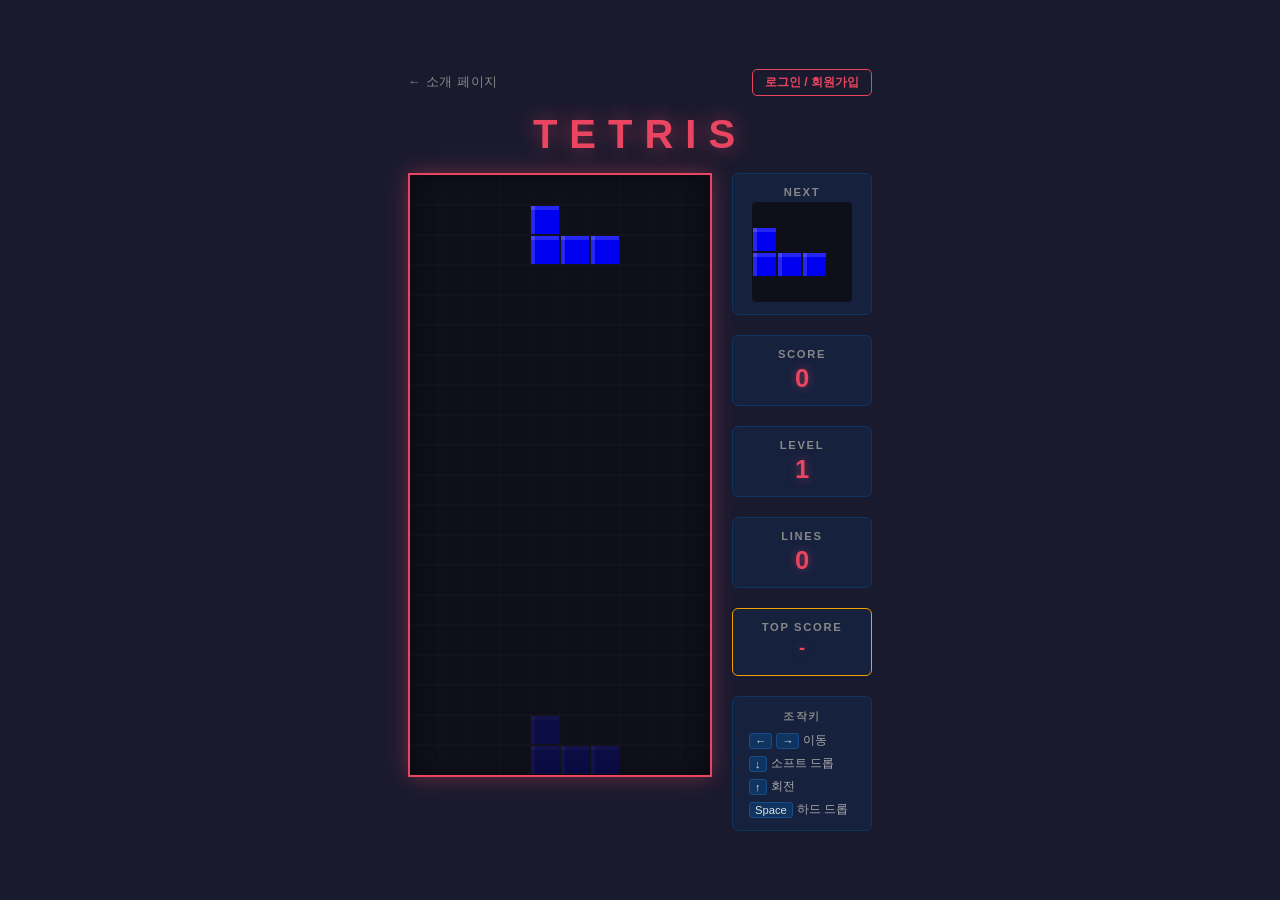
==== frontend/index.html @ 8b28d21c "refactor: move tetris code to frontend/ and support env CORS origins in backend" ====
<!DOCTYPE html>
<html lang="ko">
<head>
  <meta charset="UTF-8" />
  <meta name="viewport" content="width=device-width, initial-scale=1.0, user-scalable=no" />
  <title>Tetris</title>
  <link rel="stylesheet" href="style.css" />
</head>
<body>
  <div class="container">
    <div class="top-bar">
      <a href="landing.html" class="back-link">← 소개 페이지</a>
      <div class="user-bar">
        <span id="user-status" class="user-name"></span>
        <button id="auth-btn" class="auth-btn">로그인 / 회원가입</button>
      </div>
    </div>

    <h1 class="title">TETRIS</h1>

    <div class="game-area">
      <canvas id="board" width="300" height="600"></canvas>
      <div class="sidebar">
        <div class="stat-block">
          <span class="stat-label">NEXT</span>
          <canvas id="next" width="100" height="100"></canvas>
        </div>
        <div class="stat-block">
          <span class="stat-label">SCORE</span>
          <span class="stat-value" id="score">0</span>
        </div>
        <div class="stat-block">
          <span class="stat-label">LEVEL</span>
          <span class="stat-value" id="level">1</span>
        </div>
        <div class="stat-block">
          <span class="stat-label">LINES</span>
          <span class="stat-value" id="lines">0</span>
        </div>
        <div class="stat-block top-score-block">
          <span class="stat-label">TOP SCORE</span>
          <span class="stat-value stat-value-sm" id="top-score">-</span>
          <span class="top-score-user" id="top-score-user"></span>
        </div>
        <div class="controls">
          <p class="controls-title">조작키</p>
          <ul>
            <li><kbd>←</kbd> <kbd>→</kbd> 이동</li>
            <li><kbd>↓</kbd> 소프트 드롭</li>
            <li><kbd>↑</kbd> 회전</li>
            <li><kbd>Space</kbd> 하드 드롭</li>
          </ul>
        </div>
      </div>
    </div>
  </div>

  <div class="mobile-controls">
    <div class="btn-row">
      <button class="ctrl-btn" id="btn-left" aria-label="왼쪽 이동">◀</button>
      <button class="ctrl-btn" id="btn-rotate" aria-label="회전">↻</button>
      <button class="ctrl-btn" id="btn-right" aria-label="오른쪽 이동">▶</button>
    </div>
    <div class="btn-row">
      <button class="ctrl-btn" id="btn-down" aria-label="소프트 드롭">▼</button>
      <button class="ctrl-btn" id="btn-hard" aria-label="하드 드롭">⬇</button>
    </div>
  </div>

  <div id="overlay" class="overlay hidden">
    <div class="overlay-box">
      <p id="overlay-title">GAME OVER</p>
      <p id="overlay-score"></p>
      <p id="overlay-saved" class="overlay-saved"></p>
      <button id="restart-btn">다시 시작</button>
    </div>
  </div>

  <!-- 로그인 / 회원가입 모달 -->
  <div id="auth-modal" class="modal hidden">
    <div class="modal-box">
      <button id="modal-close" class="modal-close">×</button>
      <div class="modal-tabs">
        <button class="tab-btn active" data-tab="login">로그인</button>
        <button class="tab-btn" data-tab="register">회원가입</button>
      </div>

      <div id="tab-login" class="tab-content">
        <div class="form-group">
          <label>이메일</label>
          <input type="email" id="login-email" placeholder="email@example.com" autocomplete="email" />
        </div>
        <div class="form-group">
          <label>비밀번호</label>
          <input type="password" id="login-password" placeholder="••••••••" autocomplete="current-password" />
        </div>
        <button id="login-submit" class="submit-btn">로그인</button>
        <p id="login-error" class="form-error"></p>
      </div>

      <div id="tab-register" class="tab-content hidden">
        <div class="form-group">
          <label>닉네임</label>
          <input type="text" id="reg-username" placeholder="테트리스고수" autocomplete="username" />
        </div>
        <div class="form-group">
          <label>이메일</label>
          <input type="email" id="reg-email" placeholder="email@example.com" autocomplete="email" />
        </div>
        <div class="form-group">
          <label>비밀번호</label>
          <input type="password" id="reg-password" placeholder="••••••••" autocomplete="new-password" />
        </div>
        <button id="reg-submit" class="submit-btn">회원가입</button>
        <p id="reg-error" class="form-error"></p>
      </div>
    </div>
  </div>

  <script src="config.js"></script>
  <script src="game.js"></script>
</body>
</html>
---- frontend/style.css ----
* {
  margin: 0;
  padding: 0;
  box-sizing: border-box;
}

body {
  background: #1a1a2e;
  color: #e0e0e0;
  font-family: 'Segoe UI', Tahoma, Geneva, Verdana, sans-serif;
  min-height: 100vh;
  display: flex;
  align-items: center;
  justify-content: center;
}

.container {
  display: flex;
  flex-direction: column;
  align-items: center;
  gap: 16px;
}

.top-bar {
  display: flex;
  align-items: center;
  justify-content: space-between;
  width: 100%;
  gap: 12px;
}

.back-link {
  font-size: 0.8rem;
  color: #888;
  text-decoration: none;
  letter-spacing: 0.05em;
  transition: color 0.2s;
  white-space: nowrap;
}
.back-link:hover { color: #e94560; }

.user-bar {
  display: flex;
  align-items: center;
  gap: 10px;
}

.user-name {
  font-size: 0.8rem;
  color: #aaa;
  white-space: nowrap;
}

.auth-btn {
  background: transparent;
  border: 1px solid #e94560;
  color: #e94560;
  border-radius: 5px;
  padding: 4px 12px;
  font-size: 0.75rem;
  font-weight: 700;
  cursor: pointer;
  white-space: nowrap;
  transition: background 0.2s, color 0.2s;
}
.auth-btn:hover {
  background: #e94560;
  color: #fff;
}

.title {
  font-size: 2.5rem;
  font-weight: 900;
  letter-spacing: 0.3em;
  color: #e94560;
  text-shadow: 0 0 20px rgba(233, 69, 96, 0.6);
}

.game-area {
  display: flex;
  gap: 20px;
  align-items: flex-start;
}

#board {
  display: block;
  border: 2px solid #e94560;
  box-shadow: 0 0 20px rgba(233, 69, 96, 0.4), inset 0 0 20px rgba(0, 0, 0, 0.5);
  background: #0f0f1a;
}

.sidebar {
  display: flex;
  flex-direction: column;
  gap: 20px;
  width: 140px;
}

.stat-block {
  background: #16213e;
  border: 1px solid #0f3460;
  border-radius: 6px;
  padding: 12px 16px;
  display: flex;
  flex-direction: column;
  align-items: center;
  gap: 4px;
}

.stat-label {
  font-size: 0.7rem;
  font-weight: 700;
  letter-spacing: 0.15em;
  color: #888;
}

.stat-value {
  font-size: 1.6rem;
  font-weight: 900;
  color: #e94560;
  text-shadow: 0 0 10px rgba(233, 69, 96, 0.5);
}

.stat-value-sm {
  font-size: 1.15rem;
}

.top-score-block {
  border-color: #f0a000;
}

.top-score-user {
  font-size: 0.7rem;
  color: #f0a000;
  max-width: 100%;
  overflow: hidden;
  text-overflow: ellipsis;
  white-space: nowrap;
}

.controls {
  background: #16213e;
  border: 1px solid #0f3460;
  border-radius: 6px;
  padding: 12px 16px;
}

.controls-title {
  font-size: 0.7rem;
  font-weight: 700;
  letter-spacing: 0.15em;
  color: #888;
  margin-bottom: 8px;
  text-align: center;
}

.controls ul {
  list-style: none;
  display: flex;
  flex-direction: column;
  gap: 6px;
}

.controls li {
  font-size: 0.75rem;
  color: #aaa;
  display: flex;
  align-items: center;
  gap: 4px;
}

#next {
  display: block;
  background: #0f0f1a;
  border-radius: 4px;
}

kbd {
  background: #0f3460;
  border: 1px solid #1a4a8a;
  border-radius: 3px;
  padding: 1px 5px;
  font-size: 0.7rem;
  color: #e0e0e0;
  font-family: inherit;
}

/* Overlay */
.overlay {
  position: fixed;
  inset: 0;
  background: rgba(0, 0, 0, 0.75);
  display: flex;
  align-items: center;
  justify-content: center;
  z-index: 10;
}

.overlay.hidden {
  display: none;
}

.overlay-box {
  background: #16213e;
  border: 2px solid #e94560;
  border-radius: 10px;
  padding: 32px 48px;
  text-align: center;
  display: flex;
  flex-direction: column;
  gap: 16px;
  box-shadow: 0 0 40px rgba(233, 69, 96, 0.4);
}

#overlay-title {
  font-size: 2rem;
  font-weight: 900;
  color: #e94560;
  letter-spacing: 0.2em;
}

#overlay-score {
  font-size: 1rem;
  color: #aaa;
}

.overlay-saved {
  font-size: 0.85rem;
  color: #4caf50;
  min-height: 1.2em;
}

#restart-btn {
  margin-top: 8px;
  background: #e94560;
  color: #fff;
  border: none;
  border-radius: 6px;
  padding: 10px 28px;
  font-size: 1rem;
  font-weight: 700;
  cursor: pointer;
  transition: background 0.2s, box-shadow 0.2s;
}

#restart-btn:hover {
  background: #c73652;
  box-shadow: 0 0 16px rgba(233, 69, 96, 0.6);
}

/* ── Mobile controls ─────────────────────────────────────────────────────── */
.mobile-controls {
  display: none;
  flex-direction: column;
  gap: 10px;
  position: fixed;
  bottom: 0;
  left: 0;
  right: 0;
  background: rgba(26, 26, 46, 0.97);
  border-top: 2px solid #0f3460;
  padding: 12px 16px;
  padding-bottom: max(12px, env(safe-area-inset-bottom));
  z-index: 50;
  backdrop-filter: blur(4px);
}

.btn-row {
  display: flex;
  gap: 10px;
}

.ctrl-btn {
  flex: 1;
  height: 56px;
  background: #16213e;
  border: 1px solid #0f3460;
  border-radius: 10px;
  color: #e0e0e0;
  font-size: 1.5rem;
  cursor: pointer;
  touch-action: none;
  user-select: none;
  -webkit-user-select: none;
  display: flex;
  align-items: center;
  justify-content: center;
  transition: background 0.08s;
}

.ctrl-btn:active,
.ctrl-btn.pressed {
  background: #1a4a8a;
}

/* Show on touch devices regardless of screen size */
@media (hover: none) and (pointer: coarse) {
  .mobile-controls { display: flex; }
  .controls { display: none; }
}

/* Scale game area on narrow screens + extra bottom padding */
@media (max-width: 540px) {
  body {
    align-items: flex-start;
    padding-top: 12px;
  }

  .container {
    padding-left: 8px;
    padding-right: 8px;
    padding-bottom: 150px;
    align-items: center;
  }

  .title { font-size: 1.8rem; }

  .game-area { transform-origin: top center; }
}

/* ── Auth Modal ──────────────────────────────────────────────────────────── */
.modal {
  position: fixed;
  inset: 0;
  background: rgba(0, 0, 0, 0.8);
  display: flex;
  align-items: center;
  justify-content: center;
  z-index: 100;
  backdrop-filter: blur(2px);
}

.modal.hidden { display: none; }

.modal-box {
  background: #16213e;
  border: 2px solid #0f3460;
  border-radius: 12px;
  padding: 32px;
  width: 100%;
  max-width: 360px;
  position: relative;
  box-shadow: 0 0 40px rgba(0, 0, 0, 0.6);
}

.modal-close {
  position: absolute;
  top: 12px;
  right: 16px;
  background: none;
  border: none;
  color: #888;
  font-size: 1.4rem;
  cursor: pointer;
  line-height: 1;
  padding: 0;
}
.modal-close:hover { color: #e94560; }

.modal-tabs {
  display: flex;
  gap: 0;
  margin-bottom: 24px;
  border-bottom: 2px solid #0f3460;
}

.tab-btn {
  flex: 1;
  background: none;
  border: none;
  color: #888;
  font-size: 0.9rem;
  font-weight: 700;
  padding: 10px;
  cursor: pointer;
  letter-spacing: 0.05em;
  border-bottom: 2px solid transparent;
  margin-bottom: -2px;
  transition: color 0.2s, border-color 0.2s;
}

.tab-btn.active {
  color: #e94560;
  border-bottom-color: #e94560;
}

.tab-content { display: flex; flex-direction: column; gap: 16px; }
.tab-content.hidden { display: none; }

.form-group {
  display: flex;
  flex-direction: column;
  gap: 6px;
}

.form-group label {
  font-size: 0.75rem;
  font-weight: 700;
  color: #888;
  letter-spacing: 0.1em;
}

.form-group input {
  background: #0f0f1a;
  border: 1px solid #0f3460;
  border-radius: 6px;
  padding: 10px 14px;
  color: #e0e0e0;
  font-size: 0.95rem;
  font-family: inherit;
  transition: border-color 0.2s;
}

.form-group input:focus {
  outline: none;
  border-color: #e94560;
}

.submit-btn {
  margin-top: 4px;
  background: #e94560;
  color: #fff;
  border: none;
  border-radius: 6px;
  padding: 11px;
  font-size: 0.95rem;
  font-weight: 700;
  cursor: pointer;
  transition: background 0.2s, box-shadow 0.2s;
}

.submit-btn:hover {
  background: #c73652;
  box-shadow: 0 0 16px rgba(233, 69, 96, 0.4);
}

.submit-btn:disabled {
  background: #555;
  cursor: not-allowed;
}

.form-error {
  font-size: 0.8rem;
  color: #e94560;
  min-height: 1.2em;
  text-align: center;
}

@media (max-width: 400px) {
  .modal-box { padding: 24px 16px; margin: 16px; }
}
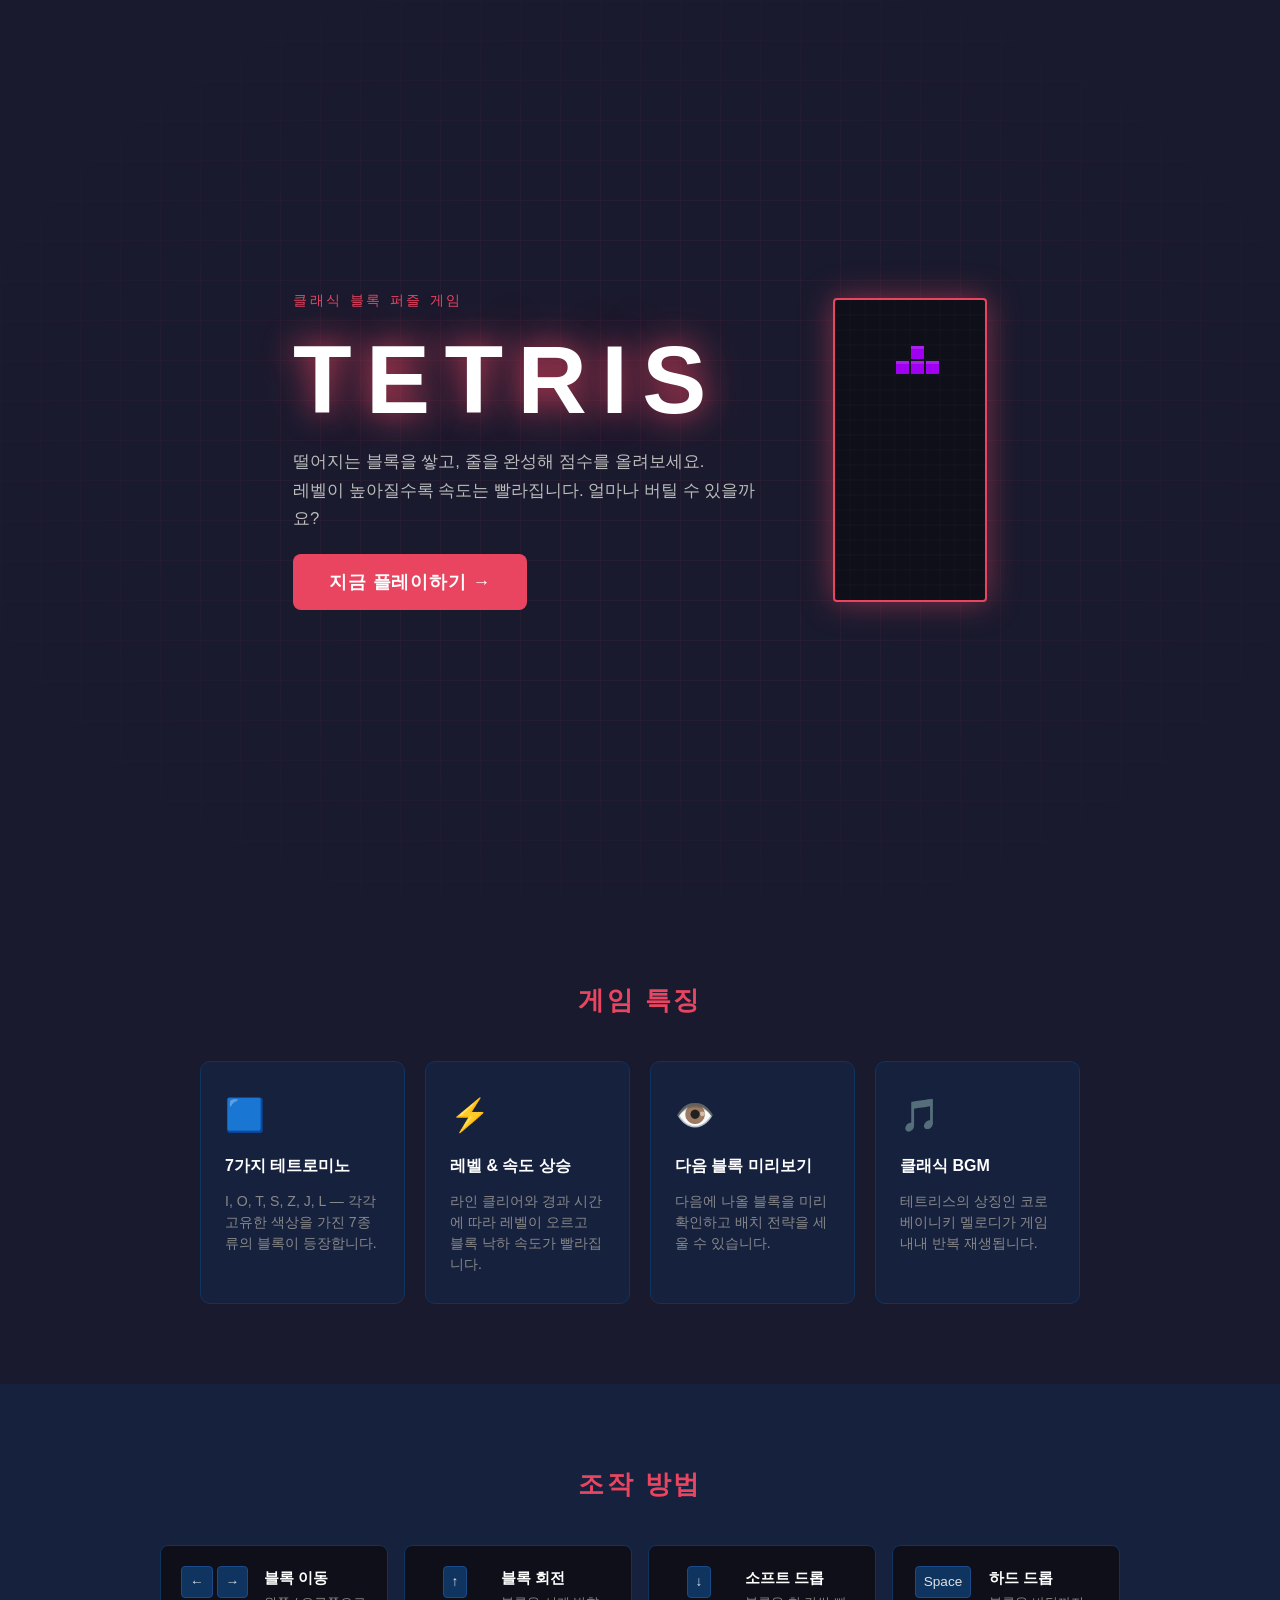
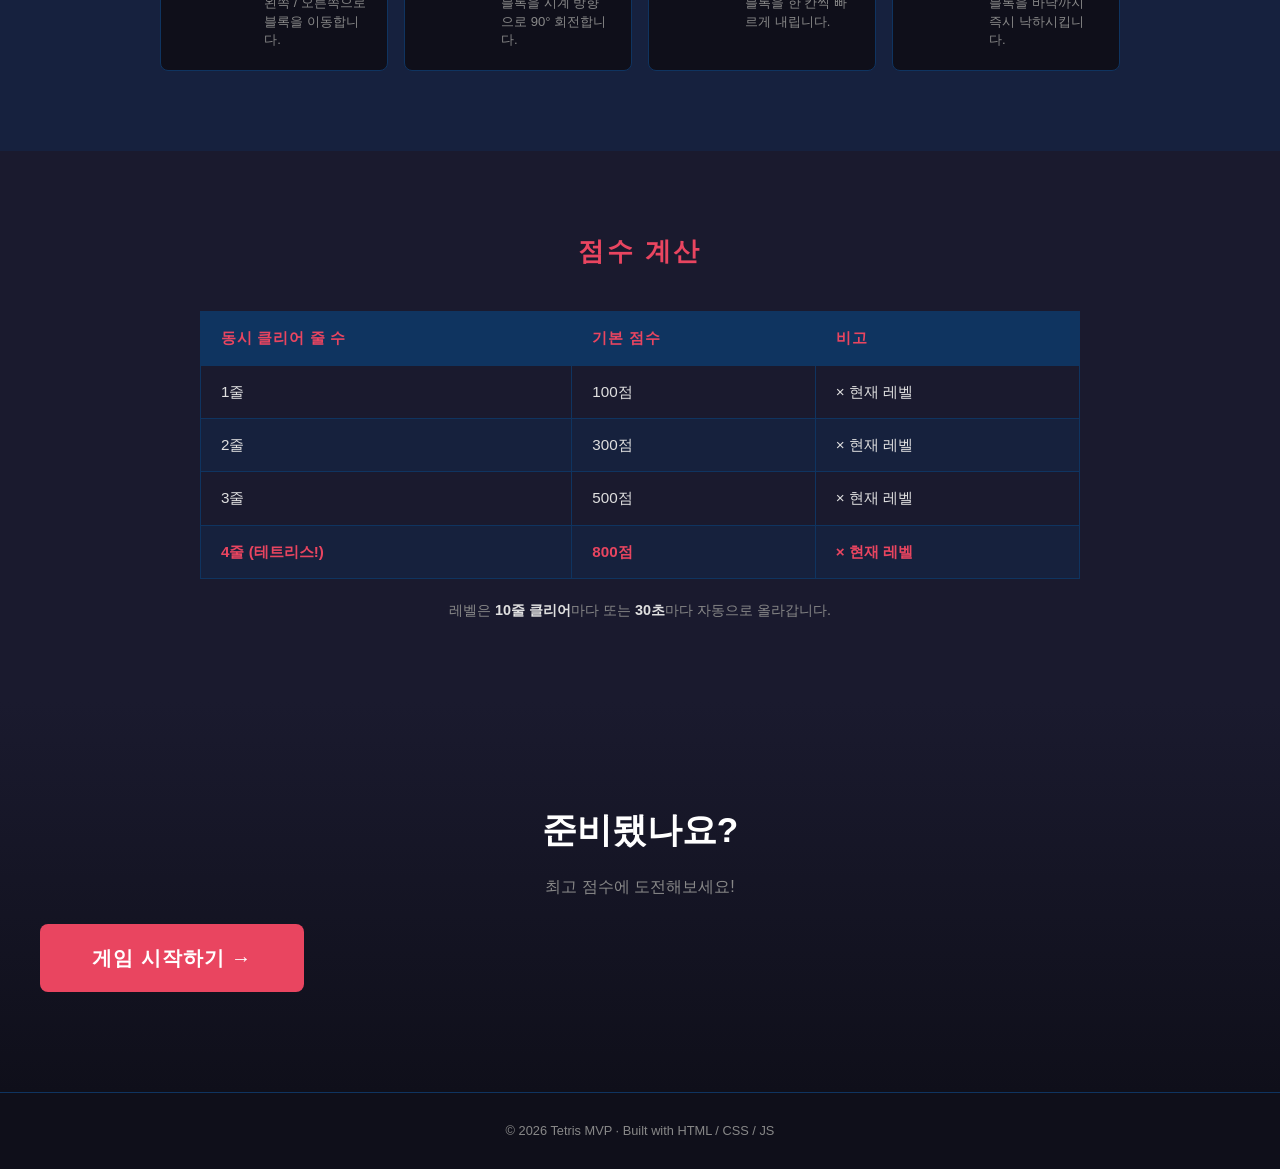
==== commit 944c3373: "chore: restructure frontend folder for GitHub Pages deployment" ====
--- a/frontend/index.html
+++ b/frontend/index.html
@@ -2,122 +2,123 @@
 <html lang="ko">
 <head>
   <meta charset="UTF-8" />
-  <meta name="viewport" content="width=device-width, initial-scale=1.0, user-scalable=no" />
-  <title>Tetris</title>
-  <link rel="stylesheet" href="style.css" />
+  <meta name="viewport" content="width=device-width, initial-scale=1.0" />
+  <title>Tetris – 소개</title>
+  <link rel="stylesheet" href="landing.css" />
 </head>
 <body>
-  <div class="container">
-    <div class="top-bar">
-      <a href="landing.html" class="back-link">← 소개 페이지</a>
-      <div class="user-bar">
-        <span id="user-status" class="user-name"></span>
-        <button id="auth-btn" class="auth-btn">로그인 / 회원가입</button>
+
+  <!-- Hero -->
+  <header class="hero">
+    <div class="hero-bg-grid" aria-hidden="true"></div>
+    <div class="hero-content">
+      <p class="hero-sub">클래식 블록 퍼즐 게임</p>
+      <h1 class="hero-title">TETRIS</h1>
+      <p class="hero-desc">
+        떨어지는 블록을 쌓고, 줄을 완성해 점수를 올려보세요.<br>
+        레벨이 높아질수록 속도는 빨라집니다. 얼마나 버틸 수 있을까요?
+      </p>
+      <a href="game.html" class="play-btn">지금 플레이하기 →</a>
+    </div>
+    <div class="hero-preview" aria-hidden="true">
+      <canvas id="preview-canvas" width="150" height="300"></canvas>
+    </div>
+  </header>
+
+  <!-- Features -->
+  <section class="section">
+    <h2 class="section-title">게임 특징</h2>
+    <div class="features">
+      <div class="feature-card">
+        <span class="feature-icon">🟦</span>
+        <h3>7가지 테트로미노</h3>
+        <p>I, O, T, S, Z, J, L — 각각 고유한 색상을 가진 7종류의 블록이 등장합니다.</p>
+      </div>
+      <div class="feature-card">
+        <span class="feature-icon">⚡</span>
+        <h3>레벨 & 속도 상승</h3>
+        <p>라인 클리어와 경과 시간에 따라 레벨이 오르고 블록 낙하 속도가 빨라집니다.</p>
+      </div>
+      <div class="feature-card">
+        <span class="feature-icon">👁️</span>
+        <h3>다음 블록 미리보기</h3>
+        <p>다음에 나올 블록을 미리 확인하고 배치 전략을 세울 수 있습니다.</p>
+      </div>
+      <div class="feature-card">
+        <span class="feature-icon">🎵</span>
+        <h3>클래식 BGM</h3>
+        <p>테트리스의 상징인 코로베이니키 멜로디가 게임 내내 반복 재생됩니다.</p>
       </div>
     </div>
+  </section>
 
-    <h1 class="title">TETRIS</h1>
-
-    <div class="game-area">
-      <canvas id="board" width="300" height="600"></canvas>
-      <div class="sidebar">
-        <div class="stat-block">
-          <span class="stat-label">NEXT</span>
-          <canvas id="next" width="100" height="100"></canvas>
+  <!-- How to play -->
+  <section class="section section-dark">
+    <h2 class="section-title">조작 방법</h2>
+    <div class="controls-grid">
+      <div class="control-item">
+        <div class="key-group">
+          <kbd>←</kbd><kbd>→</kbd>
         </div>
-        <div class="stat-block">
-          <span class="stat-label">SCORE</span>
-          <span class="stat-value" id="score">0</span>
+        <div class="control-desc">
+          <strong>블록 이동</strong>
+          <span>왼쪽 / 오른쪽으로 블록을 이동합니다.</span>
         </div>
-        <div class="stat-block">
-          <span class="stat-label">LEVEL</span>
-          <span class="stat-value" id="level">1</span>
+      </div>
+      <div class="control-item">
+        <div class="key-group"><kbd>↑</kbd></div>
+        <div class="control-desc">
+          <strong>블록 회전</strong>
+          <span>블록을 시계 방향으로 90° 회전합니다.</span>
         </div>
-        <div class="stat-block">
-          <span class="stat-label">LINES</span>
-          <span class="stat-value" id="lines">0</span>
+      </div>
+      <div class="control-item">
+        <div class="key-group"><kbd>↓</kbd></div>
+        <div class="control-desc">
+          <strong>소프트 드롭</strong>
+          <span>블록을 한 칸씩 빠르게 내립니다.</span>
         </div>
-        <div class="stat-block top-score-block">
-          <span class="stat-label">TOP SCORE</span>
-          <span class="stat-value stat-value-sm" id="top-score">-</span>
-          <span class="top-score-user" id="top-score-user"></span>
-        </div>
-        <div class="controls">
-          <p class="controls-title">조작키</p>
-          <ul>
-            <li><kbd>←</kbd> <kbd>→</kbd> 이동</li>
-            <li><kbd>↓</kbd> 소프트 드롭</li>
-            <li><kbd>↑</kbd> 회전</li>
-            <li><kbd>Space</kbd> 하드 드롭</li>
-          </ul>
+      </div>
+      <div class="control-item">
+        <div class="key-group"><kbd>Space</kbd></div>
+        <div class="control-desc">
+          <strong>하드 드롭</strong>
+          <span>블록을 바닥까지 즉시 낙하시킵니다.</span>
         </div>
       </div>
     </div>
-  </div>
+  </section>
 
-  <div class="mobile-controls">
-    <div class="btn-row">
-      <button class="ctrl-btn" id="btn-left" aria-label="왼쪽 이동">◀</button>
-      <button class="ctrl-btn" id="btn-rotate" aria-label="회전">↻</button>
-      <button class="ctrl-btn" id="btn-right" aria-label="오른쪽 이동">▶</button>
+  <!-- Scoring -->
+  <section class="section">
+    <h2 class="section-title">점수 계산</h2>
+    <div class="score-table-wrap">
+      <table class="score-table">
+        <thead>
+          <tr><th>동시 클리어 줄 수</th><th>기본 점수</th><th>비고</th></tr>
+        </thead>
+        <tbody>
+          <tr><td>1줄</td><td>100점</td><td>× 현재 레벨</td></tr>
+          <tr><td>2줄</td><td>300점</td><td>× 현재 레벨</td></tr>
+          <tr><td>3줄</td><td>500점</td><td>× 현재 레벨</td></tr>
+          <tr><td>4줄 (테트리스!)</td><td>800점</td><td>× 현재 레벨</td></tr>
+        </tbody>
+      </table>
     </div>
-    <div class="btn-row">
-      <button class="ctrl-btn" id="btn-down" aria-label="소프트 드롭">▼</button>
-      <button class="ctrl-btn" id="btn-hard" aria-label="하드 드롭">⬇</button>
-    </div>
-  </div>
+    <p class="score-note">레벨은 <strong>10줄 클리어</strong>마다 또는 <strong>30초</strong>마다 자동으로 올라갑니다.</p>
+  </section>
 
-  <div id="overlay" class="overlay hidden">
-    <div class="overlay-box">
-      <p id="overlay-title">GAME OVER</p>
-      <p id="overlay-score"></p>
-      <p id="overlay-saved" class="overlay-saved"></p>
-      <button id="restart-btn">다시 시작</button>
-    </div>
-  </div>
+  <!-- CTA -->
+  <section class="cta">
+    <h2>준비됐나요?</h2>
+    <p>최고 점수에 도전해보세요!</p>
+    <a href="game.html" class="play-btn play-btn-lg">게임 시작하기 →</a>
+  </section>
 
-  <!-- 로그인 / 회원가입 모달 -->
-  <div id="auth-modal" class="modal hidden">
-    <div class="modal-box">
-      <button id="modal-close" class="modal-close">×</button>
-      <div class="modal-tabs">
-        <button class="tab-btn active" data-tab="login">로그인</button>
-        <button class="tab-btn" data-tab="register">회원가입</button>
-      </div>
+  <footer class="footer">
+    <p>© 2026 Tetris MVP · Built with HTML / CSS / JS</p>
+  </footer>
 
-      <div id="tab-login" class="tab-content">
-        <div class="form-group">
-          <label>이메일</label>
-          <input type="email" id="login-email" placeholder="email@example.com" autocomplete="email" />
-        </div>
-        <div class="form-group">
-          <label>비밀번호</label>
-          <input type="password" id="login-password" placeholder="••••••••" autocomplete="current-password" />
-        </div>
-        <button id="login-submit" class="submit-btn">로그인</button>
-        <p id="login-error" class="form-error"></p>
-      </div>
-
-      <div id="tab-register" class="tab-content hidden">
-        <div class="form-group">
-          <label>닉네임</label>
-          <input type="text" id="reg-username" placeholder="테트리스고수" autocomplete="username" />
-        </div>
-        <div class="form-group">
-          <label>이메일</label>
-          <input type="email" id="reg-email" placeholder="email@example.com" autocomplete="email" />
-        </div>
-        <div class="form-group">
-          <label>비밀번호</label>
-          <input type="password" id="reg-password" placeholder="••••••••" autocomplete="new-password" />
-        </div>
-        <button id="reg-submit" class="submit-btn">회원가입</button>
-        <p id="reg-error" class="form-error"></p>
-      </div>
-    </div>
-  </div>
-
-  <script src="config.js"></script>
-  <script src="game.js"></script>
+  <script src="landing.js"></script>
 </body>
 </html>
--- a/frontend/landing.css
+++ b/frontend/landing.css
@@ -0,0 +1,333 @@
+* {
+  margin: 0;
+  padding: 0;
+  box-sizing: border-box;
+}
+
+:root {
+  --red:    #e94560;
+  --dark:   #1a1a2e;
+  --darker: #0f0f1a;
+  --panel:  #16213e;
+  --border: #0f3460;
+  --text:   #e0e0e0;
+  --muted:  #888;
+}
+
+html { scroll-behavior: smooth; }
+
+body {
+  background: var(--dark);
+  color: var(--text);
+  font-family: 'Segoe UI', Tahoma, Geneva, Verdana, sans-serif;
+  line-height: 1.6;
+}
+
+/* ── Hero ──────────────────────────────────────────────────── */
+.hero {
+  position: relative;
+  min-height: 100vh;
+  display: flex;
+  align-items: center;
+  justify-content: center;
+  gap: 60px;
+  padding: 60px 40px;
+  overflow: hidden;
+}
+
+.hero-bg-grid {
+  position: absolute;
+  inset: 0;
+  background-image:
+    linear-gradient(rgba(233,69,96,0.05) 1px, transparent 1px),
+    linear-gradient(90deg, rgba(233,69,96,0.05) 1px, transparent 1px);
+  background-size: 40px 40px;
+  pointer-events: none;
+}
+
+.hero::after {
+  content: '';
+  position: absolute;
+  inset: 0;
+  background: radial-gradient(ellipse at center, transparent 40%, var(--dark) 80%);
+  pointer-events: none;
+}
+
+.hero-content {
+  position: relative;
+  z-index: 1;
+  max-width: 480px;
+  display: flex;
+  flex-direction: column;
+  gap: 20px;
+}
+
+.hero-sub {
+  font-size: 0.85rem;
+  letter-spacing: 0.2em;
+  color: var(--red);
+  text-transform: uppercase;
+}
+
+.hero-title {
+  font-size: clamp(3rem, 8vw, 6rem);
+  font-weight: 900;
+  letter-spacing: 0.15em;
+  color: #fff;
+  text-shadow:
+    0 0 30px rgba(233,69,96,0.8),
+    0 0 60px rgba(233,69,96,0.4);
+  line-height: 1;
+}
+
+.hero-desc {
+  font-size: 1.05rem;
+  color: #bbb;
+  line-height: 1.7;
+}
+
+.hero-preview {
+  position: relative;
+  z-index: 1;
+  flex-shrink: 0;
+}
+
+#preview-canvas {
+  display: block;
+  border: 2px solid var(--red);
+  box-shadow: 0 0 30px rgba(233,69,96,0.5);
+  background: var(--darker);
+  border-radius: 4px;
+}
+
+/* ── Play button ───────────────────────────────────────────── */
+.play-btn {
+  display: inline-block;
+  background: var(--red);
+  color: #fff;
+  text-decoration: none;
+  font-size: 1.1rem;
+  font-weight: 700;
+  padding: 14px 36px;
+  border-radius: 8px;
+  letter-spacing: 0.05em;
+  transition: background 0.2s, box-shadow 0.2s, transform 0.1s;
+  align-self: flex-start;
+}
+.play-btn:hover {
+  background: #c73652;
+  box-shadow: 0 0 24px rgba(233,69,96,0.6);
+  transform: translateY(-2px);
+}
+.play-btn-lg {
+  font-size: 1.25rem;
+  padding: 18px 52px;
+}
+
+/* ── Section ───────────────────────────────────────────────── */
+.section {
+  padding: 80px 40px;
+  max-width: 960px;
+  margin: 0 auto;
+}
+
+.section-dark {
+  background: var(--panel);
+  max-width: 100%;
+  padding: 80px 40px;
+}
+
+.section-dark > * {
+  max-width: 960px;
+  margin-left: auto;
+  margin-right: auto;
+}
+
+.section-title {
+  font-size: 1.6rem;
+  font-weight: 900;
+  letter-spacing: 0.1em;
+  color: var(--red);
+  margin-bottom: 40px;
+  text-align: center;
+}
+
+/* ── Features ──────────────────────────────────────────────── */
+.features {
+  display: grid;
+  grid-template-columns: repeat(auto-fit, minmax(200px, 1fr));
+  gap: 20px;
+}
+
+.feature-card {
+  background: var(--panel);
+  border: 1px solid var(--border);
+  border-radius: 10px;
+  padding: 28px 24px;
+  display: flex;
+  flex-direction: column;
+  gap: 12px;
+  transition: border-color 0.2s, box-shadow 0.2s;
+}
+.feature-card:hover {
+  border-color: var(--red);
+  box-shadow: 0 0 16px rgba(233,69,96,0.2);
+}
+
+.feature-icon { font-size: 2rem; }
+
+.feature-card h3 {
+  font-size: 1rem;
+  font-weight: 700;
+  color: #fff;
+}
+
+.feature-card p {
+  font-size: 0.88rem;
+  color: var(--muted);
+  line-height: 1.5;
+}
+
+/* ── Controls ──────────────────────────────────────────────── */
+.controls-grid {
+  display: grid;
+  grid-template-columns: repeat(auto-fit, minmax(220px, 1fr));
+  gap: 16px;
+  max-width: 960px;
+  margin: 0 auto;
+}
+
+.control-item {
+  display: flex;
+  align-items: flex-start;
+  gap: 16px;
+  background: var(--darker);
+  border: 1px solid var(--border);
+  border-radius: 8px;
+  padding: 20px;
+}
+
+.key-group {
+  display: flex;
+  gap: 4px;
+  flex-shrink: 0;
+  flex-wrap: wrap;
+  min-width: 60px;
+  justify-content: center;
+}
+
+kbd {
+  background: var(--border);
+  border: 1px solid #1a4a8a;
+  border-radius: 4px;
+  padding: 4px 8px;
+  font-size: 0.85rem;
+  color: var(--text);
+  font-family: inherit;
+  white-space: nowrap;
+}
+
+.control-desc {
+  display: flex;
+  flex-direction: column;
+  gap: 4px;
+}
+
+.control-desc strong {
+  font-size: 0.95rem;
+  color: #fff;
+}
+
+.control-desc span {
+  font-size: 0.82rem;
+  color: var(--muted);
+  line-height: 1.4;
+}
+
+/* ── Score table ───────────────────────────────────────────── */
+.score-table-wrap {
+  overflow-x: auto;
+  margin-bottom: 20px;
+}
+
+.score-table {
+  width: 100%;
+  border-collapse: collapse;
+  font-size: 0.95rem;
+}
+
+.score-table th,
+.score-table td {
+  padding: 14px 20px;
+  text-align: left;
+  border: 1px solid var(--border);
+}
+
+.score-table thead tr {
+  background: var(--border);
+  color: var(--red);
+  font-weight: 700;
+  letter-spacing: 0.05em;
+}
+
+.score-table tbody tr:nth-child(even) {
+  background: rgba(15,52,96,0.3);
+}
+
+.score-table tbody tr:last-child td {
+  color: var(--red);
+  font-weight: 700;
+}
+
+.score-note {
+  text-align: center;
+  font-size: 0.9rem;
+  color: var(--muted);
+}
+.score-note strong { color: var(--text); }
+
+/* ── CTA ───────────────────────────────────────────────────── */
+.cta {
+  padding: 100px 40px;
+  text-align: center;
+  display: flex;
+  flex-direction: column;
+  align-items: center;
+  gap: 16px;
+  background: linear-gradient(to bottom, var(--dark), var(--darker));
+}
+
+.cta h2 {
+  font-size: 2.2rem;
+  font-weight: 900;
+  color: #fff;
+}
+
+.cta p {
+  color: var(--muted);
+  font-size: 1rem;
+  margin-bottom: 8px;
+}
+
+/* ── Footer ────────────────────────────────────────────────── */
+.footer {
+  padding: 28px 40px;
+  text-align: center;
+  font-size: 0.8rem;
+  color: var(--muted);
+  border-top: 1px solid var(--border);
+  background: var(--darker);
+}
+
+/* ── Responsive ────────────────────────────────────────────── */
+@media (max-width: 640px) {
+  .hero {
+    flex-direction: column;
+    text-align: center;
+    gap: 40px;
+    padding: 60px 24px 40px;
+  }
+  .play-btn { align-self: center; }
+  .section { padding: 60px 24px; }
+  .section-dark { padding: 60px 24px; }
+}
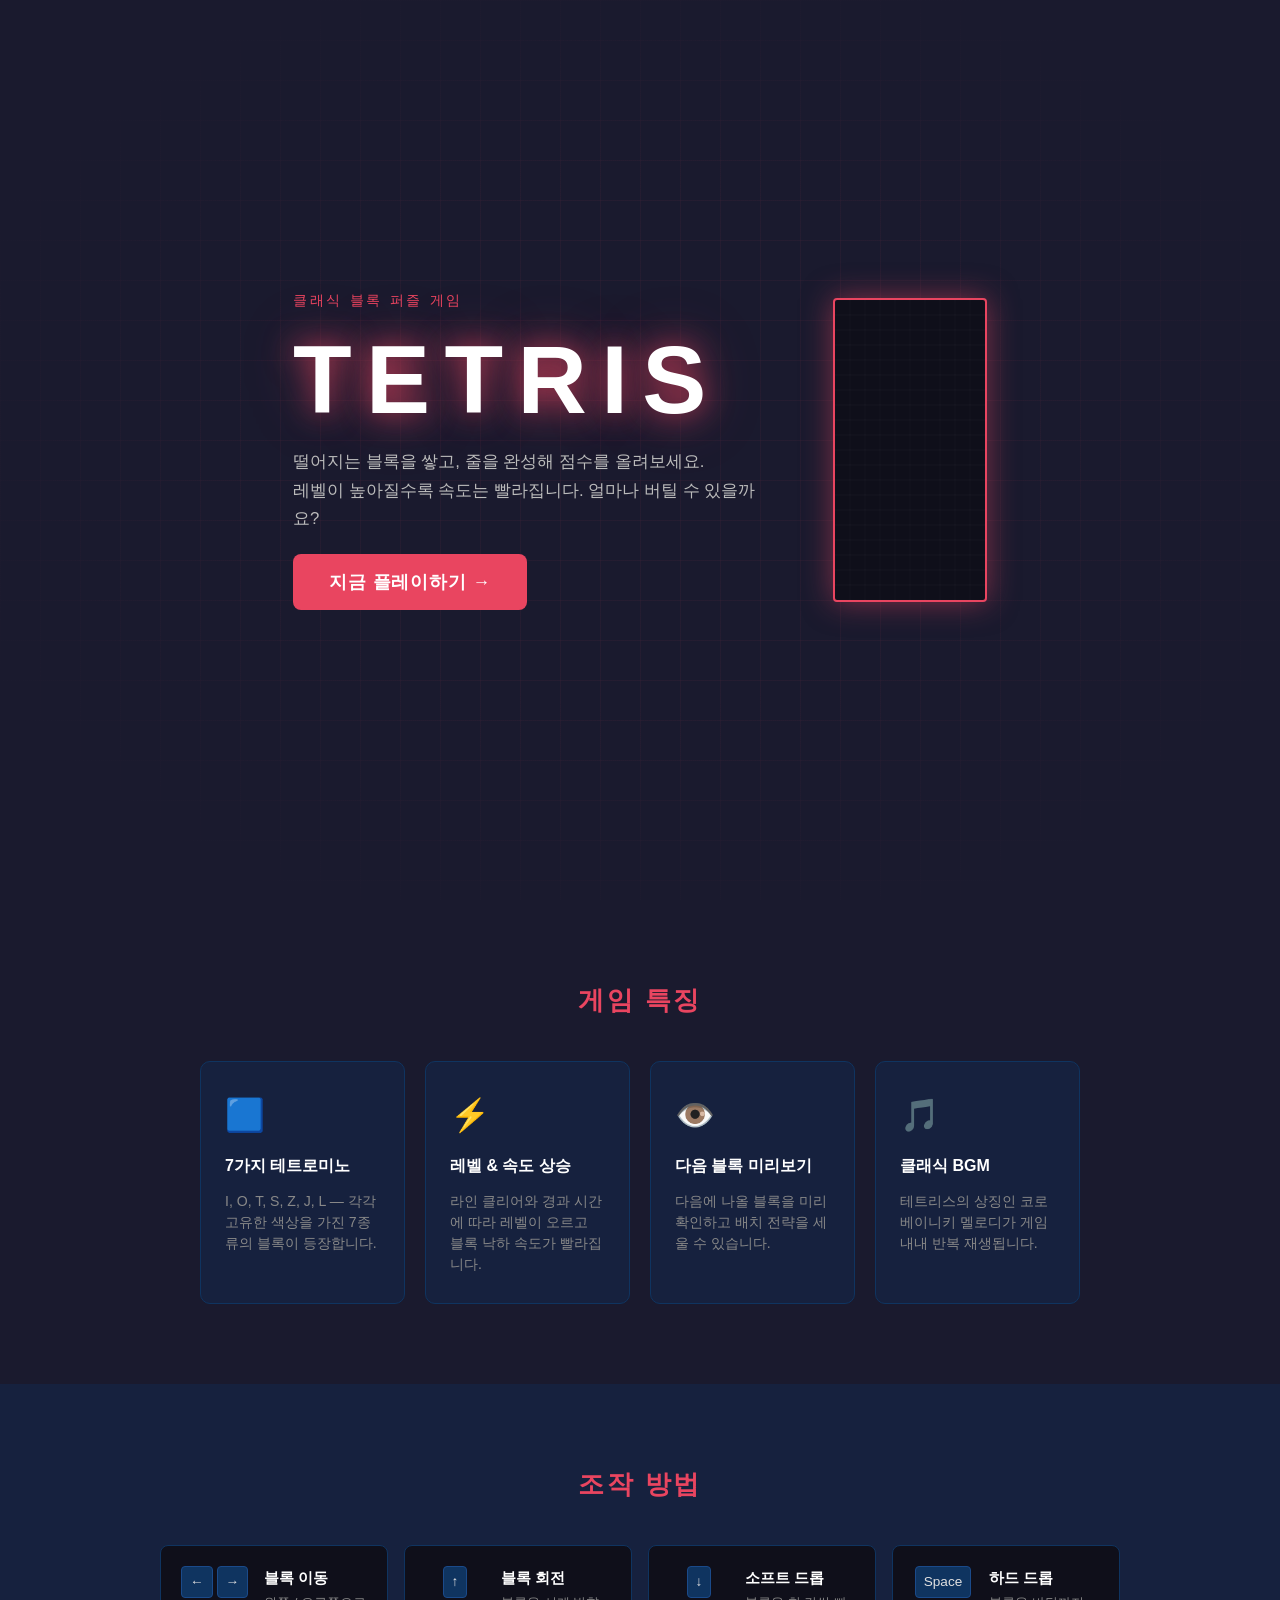
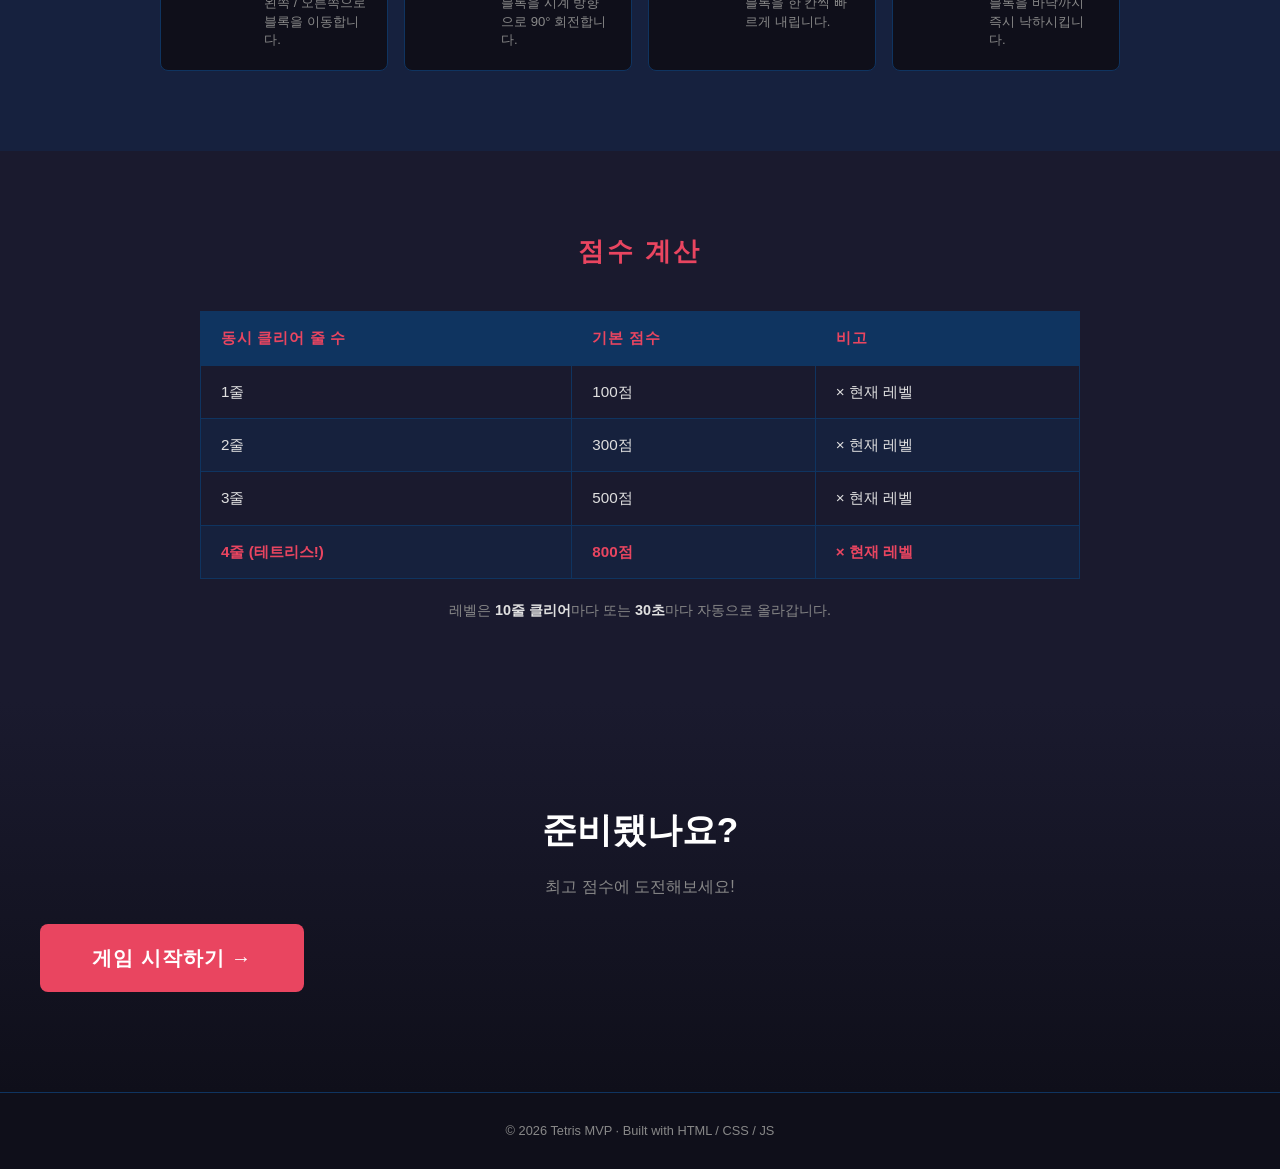
==== commit 8c6c70c7: "feat: move game files to tetris/ subpath for GitHub Pages routing All frontend files are now served " ====
--- a/frontend/index.html
+++ b/frontend/index.html
@@ -2,123 +2,10 @@
 <html lang="ko">
 <head>
   <meta charset="UTF-8" />
-  <meta name="viewport" content="width=device-width, initial-scale=1.0" />
-  <title>Tetris – 소개</title>
-  <link rel="stylesheet" href="landing.css" />
+  <meta http-equiv="refresh" content="0; url=tetris/index.html" />
+  <title>Tetris</title>
 </head>
 <body>
-
-  <!-- Hero -->
-  <header class="hero">
-    <div class="hero-bg-grid" aria-hidden="true"></div>
-    <div class="hero-content">
-      <p class="hero-sub">클래식 블록 퍼즐 게임</p>
-      <h1 class="hero-title">TETRIS</h1>
-      <p class="hero-desc">
-        떨어지는 블록을 쌓고, 줄을 완성해 점수를 올려보세요.<br>
-        레벨이 높아질수록 속도는 빨라집니다. 얼마나 버틸 수 있을까요?
-      </p>
-      <a href="game.html" class="play-btn">지금 플레이하기 →</a>
-    </div>
-    <div class="hero-preview" aria-hidden="true">
-      <canvas id="preview-canvas" width="150" height="300"></canvas>
-    </div>
-  </header>
-
-  <!-- Features -->
-  <section class="section">
-    <h2 class="section-title">게임 특징</h2>
-    <div class="features">
-      <div class="feature-card">
-        <span class="feature-icon">🟦</span>
-        <h3>7가지 테트로미노</h3>
-        <p>I, O, T, S, Z, J, L — 각각 고유한 색상을 가진 7종류의 블록이 등장합니다.</p>
-      </div>
-      <div class="feature-card">
-        <span class="feature-icon">⚡</span>
-        <h3>레벨 & 속도 상승</h3>
-        <p>라인 클리어와 경과 시간에 따라 레벨이 오르고 블록 낙하 속도가 빨라집니다.</p>
-      </div>
-      <div class="feature-card">
-        <span class="feature-icon">👁️</span>
-        <h3>다음 블록 미리보기</h3>
-        <p>다음에 나올 블록을 미리 확인하고 배치 전략을 세울 수 있습니다.</p>
-      </div>
-      <div class="feature-card">
-        <span class="feature-icon">🎵</span>
-        <h3>클래식 BGM</h3>
-        <p>테트리스의 상징인 코로베이니키 멜로디가 게임 내내 반복 재생됩니다.</p>
-      </div>
-    </div>
-  </section>
-
-  <!-- How to play -->
-  <section class="section section-dark">
-    <h2 class="section-title">조작 방법</h2>
-    <div class="controls-grid">
-      <div class="control-item">
-        <div class="key-group">
-          <kbd>←</kbd><kbd>→</kbd>
-        </div>
-        <div class="control-desc">
-          <strong>블록 이동</strong>
-          <span>왼쪽 / 오른쪽으로 블록을 이동합니다.</span>
-        </div>
-      </div>
-      <div class="control-item">
-        <div class="key-group"><kbd>↑</kbd></div>
-        <div class="control-desc">
-          <strong>블록 회전</strong>
-          <span>블록을 시계 방향으로 90° 회전합니다.</span>
-        </div>
-      </div>
-      <div class="control-item">
-        <div class="key-group"><kbd>↓</kbd></div>
-        <div class="control-desc">
-          <strong>소프트 드롭</strong>
-          <span>블록을 한 칸씩 빠르게 내립니다.</span>
-        </div>
-      </div>
-      <div class="control-item">
-        <div class="key-group"><kbd>Space</kbd></div>
-        <div class="control-desc">
-          <strong>하드 드롭</strong>
-          <span>블록을 바닥까지 즉시 낙하시킵니다.</span>
-        </div>
-      </div>
-    </div>
-  </section>
-
-  <!-- Scoring -->
-  <section class="section">
-    <h2 class="section-title">점수 계산</h2>
-    <div class="score-table-wrap">
-      <table class="score-table">
-        <thead>
-          <tr><th>동시 클리어 줄 수</th><th>기본 점수</th><th>비고</th></tr>
-        </thead>
-        <tbody>
-          <tr><td>1줄</td><td>100점</td><td>× 현재 레벨</td></tr>
-          <tr><td>2줄</td><td>300점</td><td>× 현재 레벨</td></tr>
-          <tr><td>3줄</td><td>500점</td><td>× 현재 레벨</td></tr>
-          <tr><td>4줄 (테트리스!)</td><td>800점</td><td>× 현재 레벨</td></tr>
-        </tbody>
-      </table>
-    </div>
-    <p class="score-note">레벨은 <strong>10줄 클리어</strong>마다 또는 <strong>30초</strong>마다 자동으로 올라갑니다.</p>
-  </section>
-
-  <!-- CTA -->
-  <section class="cta">
-    <h2>준비됐나요?</h2>
-    <p>최고 점수에 도전해보세요!</p>
-    <a href="game.html" class="play-btn play-btn-lg">게임 시작하기 →</a>
-  </section>
-
-  <footer class="footer">
-    <p>© 2026 Tetris MVP · Built with HTML / CSS / JS</p>
-  </footer>
-
-  <script src="landing.js"></script>
+  <p><a href="tetris/index.html">테트리스 페이지로 이동합니다...</a></p>
 </body>
 </html>
